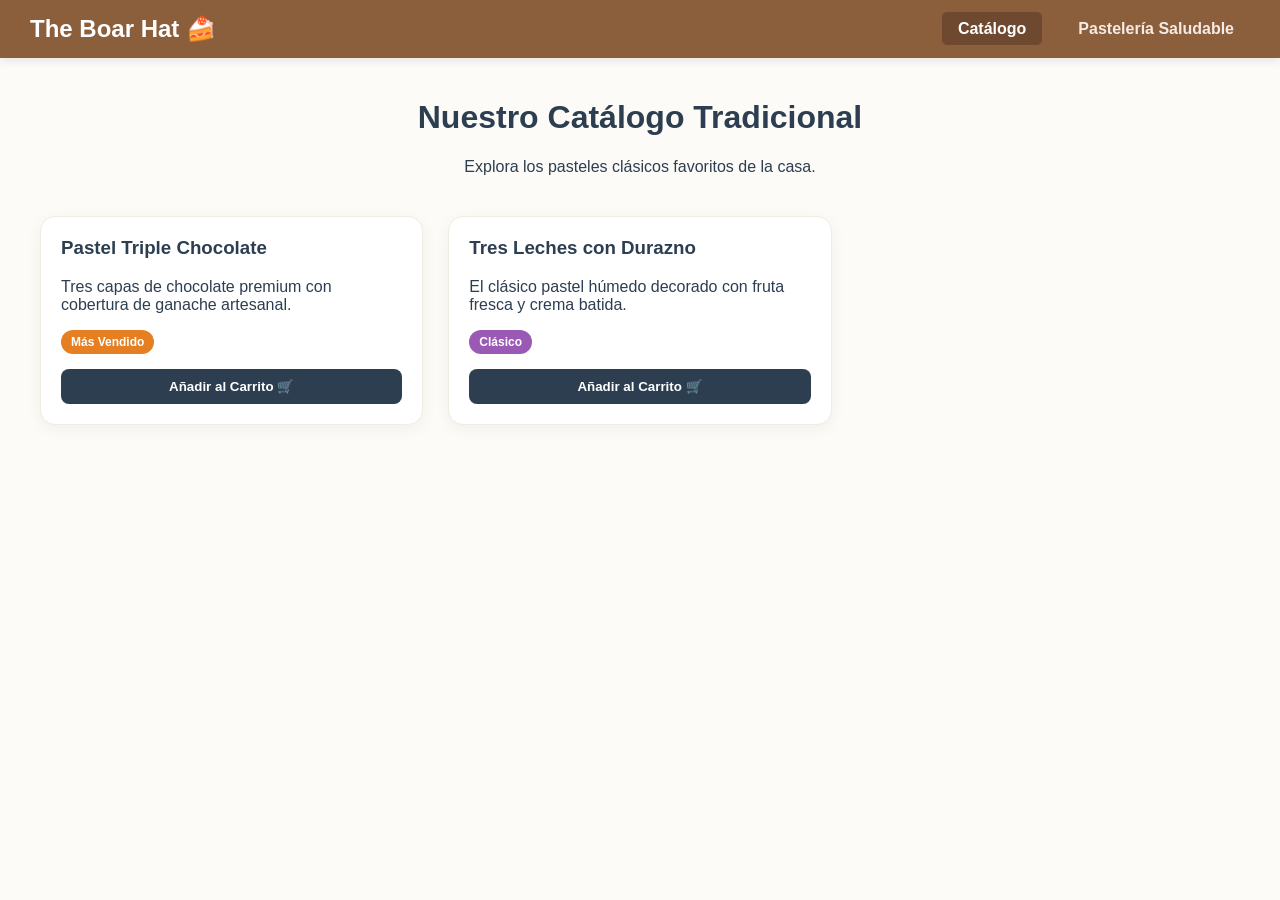
==== index.html @ 6a557f80 "first commit - estructura inicial y modulo saludable" ====
<!DOCTYPE html>
<html lang="es">
<head>
    <meta charset="UTF-8">
    <meta name="viewport" content="width=device-width, initial-scale=1.0">
    <title>The Boar Hat - Catálogo Principal</title>
    <!-- Enlazamos los mismos estilos base para que la navegación se vea idéntica -->
    <link rel="stylesheet" href="css/styles.css">
    <link rel="stylesheet" href="css/saludable.css">
</head>
<body>

    <!-- Navegación Idéntica para Moverse Entre Módulos -->
    <header>
        <nav class="navbar">
            <div class="logo">The Boar Hat 🍰</div>
            <ul class="nav-links">
                <li><a href="index.html" class="active">Catálogo</a></li>
                <!-- Este enlace te lleva directamente al nuevo módulo que creamos -->
                <li><a href="saludable.html">Pastelería Saludable</a></li>
            </ul>
        </nav>
    </header>

    <main class="container">
        <header class="section-header">
            <h1>Nuestro Catálogo Tradicional</h1>
            <p>Explora los pasteles clásicos favoritos de la casa.</p>
        </header>

        <!-- Grid de Pasteles Tradicionales -->
        <section class="grid-pasteles">
            
            <!-- Pastel 1 -->
            <div class="cake-card">
                <div>
                    <h3>Pastel Triple Chocolate</h3>
                    <p>Tres capas de chocolate premium con cobertura de ganache artesanal.</p>
                    <div class="badges-container">
                        <span class="badge" style="background-color: #E67E22;">Más Vendido</span>
                    </div>
                </div>
                <button class="btn-analizar" style="background-color: #2C3E50;">Añadir al Carrito 🛒</button>
            </div>

            <!-- Pastel 2 -->
            <div class="cake-card">
                <div>
                    <h3>Tres Leches con Durazno</h3>
                    <p>El clásico pastel húmedo decorado con fruta fresca y crema batida.</p>
                    <div class="badges-container">
                        <span class="badge" style="background-color: #9B59B6;">Clásico</span>
                    </div>
                </div>
                <button class="btn-analizar" style="background-color: #2C3E50;">Añadir al Carrito 🛒</button>
            </div>

        </section>
    </main>

</body>
</html>
---- css/styles.css ----
/* Estilos del menú de navegación superior */
.navbar {
    background-color: #8B5E3C; /* Color café pastelería */
    padding: 15px 30px;
    display: flex;
    justify-content: space-between;
    align-items: center;
    box-shadow: 0 2px 10px rgba(0,0,0,0.1);
}

.logo {
    color: white;
    font-size: 24px;
    font-weight: bold;
}

.nav-links {
    list-style: none;
    margin: 0;
    padding: 0;
    display: flex;
    gap: 20px;
}

.nav-links a {
    color: #F5EBE6;
    text-decoration: none;
    font-weight: 600;
    padding: 8px 16px;
    border-radius: 5px;
    transition: all 0.3s;
}

.nav-links a:hover, .nav-links a.active {
    background-color: #6F492F;
    color: white;
}
---- css/saludable.css ----
:root {
    --primary: #8B5E3C;
    --bg: #FDFBF7;
    --card-bg: #FFFFFF;
    --vegan: #2ECC71;
    --low-sugar: #3498DB;
    --allergen: #E74C3C;
    --text: #2C3E50;
}

body {
    background-color: var(--bg);
    color: var(--text);
    font-family: 'Segoe UI', Tahoma, Geneva, Verdana, sans-serif;
    margin: 0;
}

.container {
    max-width: 1200px;
    margin: 0 auto;
    padding: 20px;
}

.section-header {
    text-align: center;
    margin-bottom: 40px;
}

.search-section {
    margin-bottom: 30px;
    display: flex;
    justify-content: center;
}

#search-cake {
    width: 100%;
    max-width: 500px;
    padding: 12px 20px;
    border: 2px solid #E0DCD3;
    border-radius: 25px;
    font-size: 16px;
    outline: none;
}

/* Grid de Pasteles */
.grid-pasteles {
    display: grid;
    grid-template-columns: repeat(auto-fill, minmax(300px, 1fr));
    gap: 25px;
}

/* Tarjeta del Pastel */
.cake-card {
    background: var(--card-bg);
    border-radius: 15px;
    box-shadow: 0 4px 15px rgba(0,0,0,0.05);
    overflow: hidden;
    padding: 20px;
    border: 1px solid #F0ECE3;
    display: flex;
    flex-direction: column;
    justify-content: space-between;
}

.cake-card h3 {
    margin-top: 0;
}

/* Contenedor de Etiquetas Inteligentes */
.badges-container {
    display: flex;
    flex-wrap: wrap;
    gap: 8px;
    margin: 15px 0;
}

.badge {
    padding: 5px 10px;
    border-radius: 20px;
    font-size: 12px;
    font-weight: bold;
    color: white;
}

.badge.vegan { background-color: var(--vegan); }
.badge.low-sugar { background-color: var(--low-sugar); }
.badge.allergen { background-color: var(--allergen); }

.btn-analizar {
    background-color: var(--primary);
    color: white;
    border: none;
    padding: 10px 15px;
    border-radius: 8px;
    cursor: pointer;
    font-weight: bold;
    transition: background 0.2s;
}

.btn-analizar:hover {
    background-color: #6F492F;
}

/* Estilos básicos para el Modal */
.modal {
    display: none;
    position: fixed;
    z-index: 100;
    left: 0;
    top: 0;
    width: 100%;
    height: 100%;
    background-color: rgba(0,0,0,0.5);
    align-items: center;
    justify-content: center;
}

.modal-content {
    background-color: white;
    padding: 30px;
    border-radius: 12px;
    max-width: 500px;
    width: 90%;
    position: relative;
}

.close-btn {
    position: absolute;
    right: 20px;
    top: 15px;
    font-size: 28px;
    cursor: pointer;
}
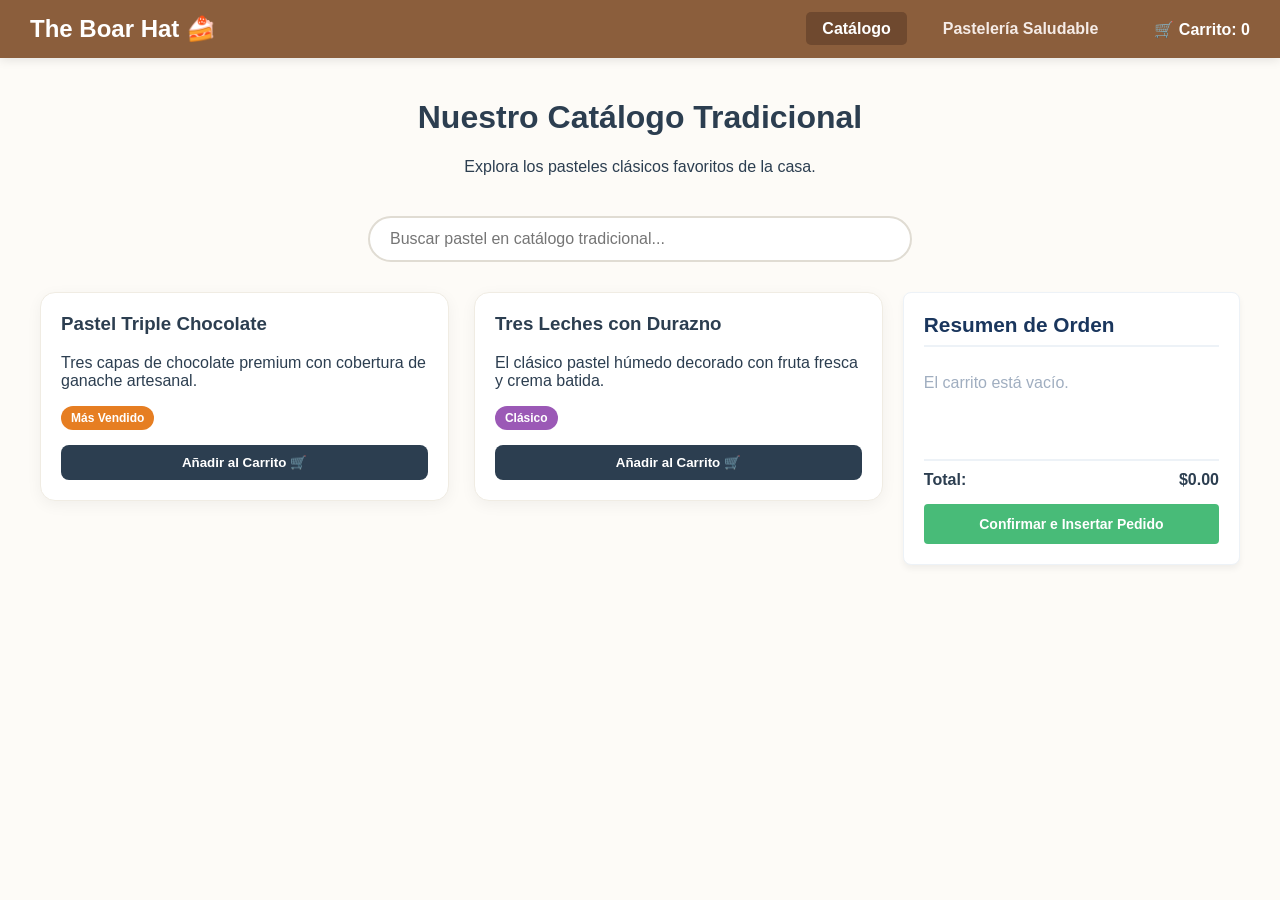
==== commit b4b9df2a: "Feat: Integración completa del módulo de Carrito de Compras en catálogo y saludable" ====
--- a/index.html
+++ b/index.html
@@ -7,6 +7,49 @@
     <!-- Enlazamos los mismos estilos base para que la navegación se vea idéntica -->
     <link rel="stylesheet" href="css/styles.css">
     <link rel="stylesheet" href="css/saludable.css">
+    <style>
+        /* Estilos integrados para mantener la estructura de dos columnas idéntica a saludable.html */
+        .layout-modulo {
+            display: grid;
+            grid-template-columns: 2.5fr 1fr;
+            gap: 20px;
+            align-items: start;
+        }
+        .sidebar-carrito {
+            background: white;
+            padding: 20px;
+            border-radius: 8px;
+            box-shadow: 0 4px 6px rgba(0,0,0,0.05);
+            border: 1px solid #edf2f7;
+        }
+        .cart-item {
+            display: flex;
+            justify-content: space-between;
+            align-items: center;
+            padding: 10px 0;
+            border-bottom: 1px solid #edf2f7;
+            font-size: 0.9em;
+        }
+        .cart-item small { color: #718096; }
+        .btn-confirmar {
+            width: 100%;
+            margin-top: 15px;
+            background: #48bb78;
+            color: white;
+            border: none;
+            padding: 12px;
+            border-radius: 4px;
+            font-weight: bold;
+            cursor: pointer;
+            font-size: 14px;
+            transition: background 0.2s;
+        }
+        .btn-confirmar:hover { background: #38a169; }
+        
+        @media (max-width: 768px) {
+            .layout-modulo { grid-template-columns: 1fr; }
+        }
+    </style>
 </head>
 <body>
 
@@ -18,6 +61,10 @@
                 <li><a href="index.html" class="active">Catálogo</a></li>
                 <!-- Este enlace te lleva directamente al nuevo módulo que creamos -->
                 <li><a href="saludable.html">Pastelería Saludable</a></li>
+                <!-- Contador de carrito añadido a la barra de navegación para consistencia global -->
+                <li style="margin-left: 20px; color: white; font-weight: bold;">
+                    <span id="cart-badge">🛒 Carrito: 0</span>
+                </li>
             </ul>
         </nav>
     </header>
@@ -28,35 +75,90 @@
             <p>Explora los pasteles clásicos favoritos de la casa.</p>
         </header>
 
-        <!-- Grid de Pasteles Tradicionales -->
-        <section class="grid-pasteles">
-            
-            <!-- Pastel 1 -->
-            <div class="cake-card">
-                <div>
-                    <h3>Pastel Triple Chocolate</h3>
-                    <p>Tres capas de chocolate premium con cobertura de ganache artesanal.</p>
-                    <div class="badges-container">
-                        <span class="badge" style="background-color: #E67E22;">Más Vendido</span>
+        <!-- Buscador / Filtro rápido (Mantenemos la simetría visual con saludable.html) -->
+        <section class="search-section">
+            <input type="text" id="search-cake" placeholder="Buscar pastel en catálogo tradicional...">
+        </section>
+
+        <!-- Layout de dos columnas: Catálogo Tradicional a la izquierda, Carrito a la derecha -->
+        <div class="layout-modulo">
+
+            <!-- Grid de Pasteles Tradicionales -->
+            <section class="grid-pasteles">
+                
+                <!-- Pastel 1 -->
+                <div class="cake-card">
+                    <div>
+                        <h3>Pastel Triple Chocolate</h3>
+                        <p>Tres capas de chocolate premium con cobertura de ganache artesanal.</p>
+                        <div class="badges-container">
+                            <span class="badge" style="background-color: #E67E22;">Más Vendido</span>
+                        </div>
                     </div>
+                    <!-- Agregamos llamada a función JS enviando parámetros: Nombre y Precio (calorías/alérgenos en 0 por ser tradicionales) -->
+                    <button class="btn-analizar" style="background-color: #2C3E50;" onclick="agregarTradicionalAlCarrito('Pastel Triple Chocolate', 350)">Añadir al Carrito 🛒</button>
                 </div>
-                <button class="btn-analizar" style="background-color: #2C3E50;">Añadir al Carrito 🛒</button>
-            </div>
 
-            <!-- Pastel 2 -->
-            <div class="cake-card">
-                <div>
-                    <h3>Tres Leches con Durazno</h3>
-                    <p>El clásico pastel húmedo decorado con fruta fresca y crema batida.</p>
-                    <div class="badges-container">
-                        <span class="badge" style="background-color: #9B59B6;">Clásico</span>
+                <!-- Pastel 2 -->
+                <div class="cake-card">
+                    <div>
+                        <h3>Tres Leches con Durazno</h3>
+                        <p>El clásico pastel húmedo decorado con fruta fresca y crema batida.</p>
+                        <div class="badges-container">
+                            <span class="badge" style="background-color: #9B59B6;">Clásico</span>
+                        </div>
                     </div>
+                    <button class="btn-analizar" style="background-color: #2C3E50;" onclick="agregarTradicionalAlCarrito('Tres Leches con Durazno', 320)">Añadir al Carrito 🛒</button>
                 </div>
-                <button class="btn-analizar" style="background-color: #2C3E50;">Añadir al Carrito 🛒</button>
-            </div>
 
-        </section>
+            </section>
+
+            <!-- Sección Lateral del Carrito de Compras (Integrada aquí) -->
+            <aside class="sidebar-carrito">
+                <h2 style="margin-top: 0; font-size: 1.3em; color: #1a365d; border-bottom: 2px solid #edf2f7; padding-bottom: 8px;">
+                    Resumen de Orden
+                </h2>
+                
+                <!-- Lista dinámica de productos del carrito -->
+                <div id="cart-list" style="color: #a0aec0; min-height: 60px; padding: 10px 0;">
+                    El carrito está vacío.
+                </div>
+                
+                <div style="display: flex; justify-content: space-between; font-weight: bold; margin-top: 15px; border-top: 2px solid #edf2f7; padding-top: 10px;">
+                    <span>Total:</span>
+                    <span>$<span id="cart-total">0.00</span></span>
+                </div>
+                
+                <button class="btn-confirmar" onclick="enviarOrdenAlServidor()">
+                    Confirmar e Insertar Pedido
+                </button>
+            </aside>
+
+        </div>
     </main>
 
+    <!-- Enlazamos las mismas funciones lógicas compartidas para evitar duplicar código -->
+    <script src="js/modulo-saludable.js"></script>
+    <script>
+        // Función específica de index.html para saltarse el análisis de Edamam e ir directo al carrito
+        function agregarTradicionalAlCarrito(nombre, precio) {
+            // Seteamos la estructura que el script modular espera recibir
+            itemEnEspera = {
+                nombre: nombre,
+                precio: precio,
+                calorias: 0, // Identificador de catálogo tradicional
+                alergenos: 'Ver con sucursal'
+            };
+            // Invoca la función existente en js/modulo-saludable.js
+            agregarItem();
+        }
+
+        // Ejecutar al cargar la vista para renderizar el carrito si hay elementos previos en la sesión
+        document.addEventListener("DOMContentLoaded", () => {
+            if (typeof renderizarCarrito === "function") {
+                renderizarCarrito();
+            }
+        });
+    </script>
 </body>
-</html>
+</html>
